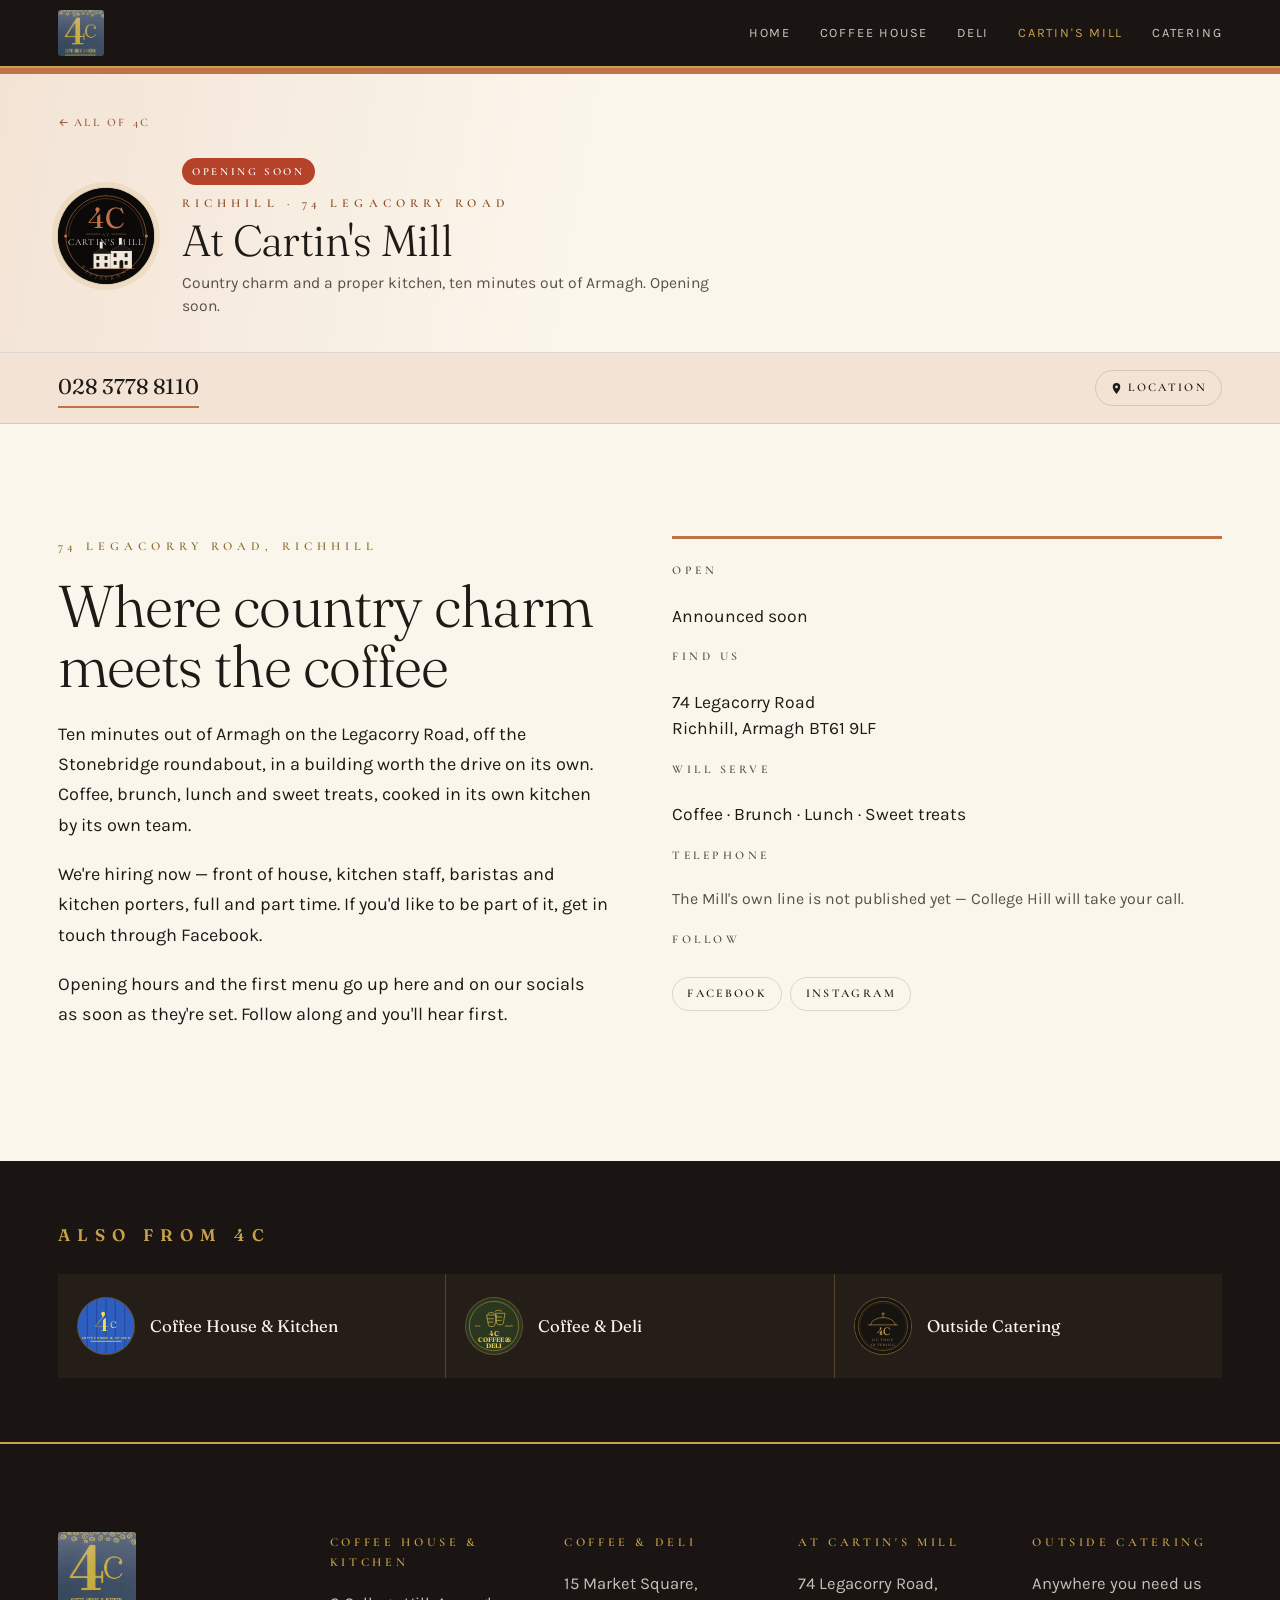
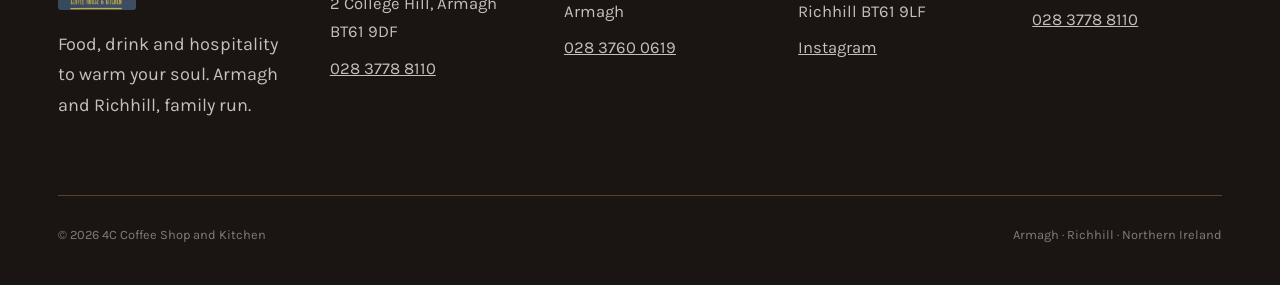
==== cartins-mill.html @ 3dad9fb1 "Add the site pages, repointed from Wix to local images Eight files taken from the 4c-armagh-site-2 d" ====
<!DOCTYPE html>
<html lang="en-GB">
<head>
<meta charset="utf-8">
<meta name="viewport" content="width=device-width, initial-scale=1">
<title>4C at Cartin's Mill — 74 Legacorry Road, Richhill</title>
<meta name="description" content="Coffee, brunch, lunch and sweet treats at Cartin's Mill, Richhill. Opening soon.">
<link rel="preconnect" href="https://fonts.googleapis.com">
<link rel="preconnect" href="https://fonts.gstatic.com" crossorigin>
<link href="https://fonts.googleapis.com/css2?family=Cormorant+Garamond:wght@400;500;600&family=Fraunces:opsz,wght@9..144,300;9..144,400;9..144,600;9..144,700&family=Karla:wght@300;400;500;600&display=swap" rel="stylesheet">
<link rel="stylesheet" href="styles.css">
</head>
<body>
<header class="masthead">
<div class="wrap masthead__in">
<a class="brandmark" href="index.html" aria-label="4C, home">
<img src="images/logo-4c.jpg" alt="4C">
</a>
<nav>
<a href="index.html">Home</a>
<a href="coffee-house.html">Coffee House</a>
<a href="coffee-deli.html">Deli</a>
<a href="cartins-mill.html" class="here">Cartin's Mill</a>
<a href="outside-catering.html">Catering</a>
</nav>
</div>
</header>
<main style="--accent:#C0724A;--accent-ink:#8E4A28;--accent-wash:rgba(192,114,74,.14)">
<section class="pagehero">
<div class="wrap">
<a class="crumb" href="index.html"><svg aria-hidden="true"><use href="sprite.svg#i-arrow"/></svg>All of 4C</a>
<div class="pagehero__in">
<span class="medallion" style="--brand:#0B0A09">
<svg class="medallion__fb" viewBox="0 0 200 200" aria-hidden="true"><use href="sprite.svg#crest-mill"/></svg>
</span>
<div class="pagehero__txt">
<span class="flag">Opening soon</span>
<span class="label">Richhill · 74 Legacorry Road</span>
<h1>At Cartin's Mill</h1>
<p class="pagehero__sub">Country charm and a proper kitchen, ten minutes out of Armagh. Opening soon.</p>
</div>
</div>
</div>
</section>
<section class="quickbar">
<div class="wrap quickbar__in">
<a class="quickbar__tel" href="tel:+442837788110">028 3778 8110</a>
<div class="quickbar__acts"><a class="btn" href="https://www.google.com/maps/search/?api=1&amp;query=Cartin%27s+Mill%2C+74+Legacorry+Road%2C+Richhill%2C+Armagh+BT61+9LF"><svg aria-hidden="true"><use href="sprite.svg#i-pin"/></svg>Location</a></div>
</div>
</section>
<section class="band">
<div class="wrap">
<div class="welcome">
<div><span class="label label--dark">74 Legacorry Road, Richhill</span>
<h2 style="margin:1.2rem 0 1.4rem">Where country charm meets the coffee</h2>
<p>Ten minutes out of Armagh on the Legacorry Road, off the Stonebridge roundabout, in a building worth the drive on its own. Coffee, brunch, lunch and sweet treats, cooked in its own kitchen by its own team.</p>
<p>We're hiring now — front of house, kitchen staff, baristas and kitchen porters, full and part time. If you'd like to be part of it, get in touch through Facebook.</p>
<p>Opening hours and the first menu go up here and on our socials as soon as they're set. Follow along and you'll hear first.</p></div>
<div class="venue__facts"><dl>
<dt>Open</dt><dd>Announced soon</dd>
<dt>Find us</dt><dd>74 Legacorry Road<br>Richhill, Armagh BT61 9LF</dd>
<dt>Will serve</dt><dd>Coffee · Brunch · Lunch · Sweet treats</dd>
<dt>Telephone</dt><dd style="font-size:.88em;opacity:.75">The Mill's own line is not published yet — College Hill will take your call.</dd>
<dt>Follow</dt><dd><span class="socials">
<a class="btn" href="https://www.facebook.com/profile.php?id=61592115714688">Facebook</a>
<a class="btn" href="https://www.instagram.com/4catcartinsmill/">Instagram</a>
</span></dd>
</dl></div>
</div>
</div>
</section>
</main>
<section class="nextup"><div class="wrap">
<span class="label">Also from 4C</span>
<div class="nextup__grid"><a href="coffee-house.html"><span class="medallion" style="--brand:#2E5EC0"><svg class="medallion__fb" viewBox="0 0 200 200" aria-hidden="true"><use href="sprite.svg#crest-ch"/></svg></span><span>Coffee House &amp; Kitchen</span></a><a href="coffee-deli.html"><span class="medallion" style="--brand:#2B3620"><svg class="medallion__fb" viewBox="0 0 200 200" aria-hidden="true"><use href="sprite.svg#crest-deli"/></svg></span><span>Coffee &amp; Deli</span></a><a href="outside-catering.html"><span class="medallion" style="--brand:#171310"><svg class="medallion__fb" viewBox="0 0 200 200" aria-hidden="true"><use href="sprite.svg#crest-cater"/></svg></span><span>Outside Catering</span></a></div>
</div></section>
<footer class="foot">
<div class="wrap">
<div class="foot__grid">
<div>
<img class="footmark" src="images/logo-4c.jpg" alt="4C">
<p style="margin-top:1.2rem;max-width:30ch;color:rgba(251,246,236,.76)">Food, drink and hospitality to warm your soul. Armagh and Richhill, family run.</p>
</div>
<div><h4>Coffee House &amp; Kitchen</h4><ul>
<li>2 College Hill, Armagh BT61 9DF</li>
<li><a href="tel:+442837788110">028 3778 8110</a></li></ul></div>
<div><h4>Coffee &amp; Deli</h4><ul>
<li>15 Market Square, Armagh</li>
<li><a href="tel:+442837600619">028 3760 0619</a></li></ul></div>
<div><h4>At Cartin's Mill</h4><ul>
<li>74 Legacorry Road, Richhill BT61 9LF</li>
<li><a href="https://www.instagram.com/4catcartinsmill/">Instagram</a></li></ul></div>
<div><h4>Outside Catering</h4><ul>
<li>Anywhere you need us</li>
<li><a href="tel:+442837788110">028 3778 8110</a></li></ul></div>
</div>
<div class="foot__end">
<span>© 2026 4C Coffee Shop and Kitchen</span>
<span>Armagh · Richhill · Northern Ireland</span>
</div>
</div>
</footer>
</body>
</html>
---- styles.css ----
:root{
--cream:#FBF6EC;--cream-deep:#F3EAD8;--ink:#1E1A16;--ink-soft:#5A5049;
--gold:#C8A24A;--amber:#D9A21B;--paprika:#B4432A;--ochre:#D08C2E;
--espresso:#1A1512;--espresso-lift:#241D18;
--hairline:rgba(30,26,22,.14);--hairline-gold:rgba(200,162,74,.34);
--ch-blue:#2E5EC0;--ch-amber:#D9A21B;
--deli-olive:#2B3620;--deli-gold:#C9A227;--deli-herb:#6E8A3C;
--mill-copper:#C0724A;--mill-char:#14110F;--mill-brass:#D9A05B;
--cater-terra:#B4432A;--cater-ochre:#D08C2E;
--accent:var(--amber);--accent-ink:#8A6E2E;--accent-wash:rgba(200,162,74,.12);
--display:"Fraunces",Georgia,serif;--body:"Karla",system-ui,sans-serif;
--crest:"Cormorant Garamond",Georgia,serif;--gutter:clamp(1.25rem,4.5vw,4.5rem);
}
*{box-sizing:border-box}
html{scroll-behavior:smooth}
@media (prefers-reduced-motion:reduce){html{scroll-behavior:auto}*,*::before,*::after{animation:none!important;transition-duration:.001ms!important}}
body{margin:0;background:var(--cream);color:var(--ink);font-family:var(--body);
font-size:clamp(1.01rem,.42vw + .92rem,1.13rem);line-height:1.68;-webkit-font-smoothing:antialiased}
img{max-width:100%;display:block}
a{color:inherit}
:focus-visible{outline:2px solid var(--paprika);outline-offset:4px}
h1,h2,h3{font-family:var(--display);font-weight:400;line-height:1.02;letter-spacing:-.015em;margin:0}
h1{font-size:clamp(2.6rem,6.4vw,5.6rem);font-weight:300}
h2{font-size:clamp(2.1rem,4.6vw,3.7rem);font-weight:300}
h3{font-size:clamp(1.35rem,1.9vw,1.75rem)}
p{margin:0 0 1.05em}
.wrap{max-width:1280px;margin-inline:auto;padding-inline:var(--gutter)}
.label{font-family:var(--crest);font-weight:600;font-size:clamp(.76rem,.9vw,.86rem);
letter-spacing:.42em;text-transform:uppercase;display:block;color:#8A6E2E}
.label--dark{color:#8A6E2E}
.masthead{position:sticky;top:0;z-index:80;background:var(--espresso);
color:var(--cream);border-bottom:2px solid var(--gold)}
.masthead__in{display:flex;align-items:center;gap:2rem;height:66px}
.brandmark{display:block;line-height:0;flex:none}
.brandmark img{height:46px;width:auto;border-radius:3px;transition:opacity .25s}
.brandmark:hover img{opacity:.82}
.footmark{height:78px;width:auto;border-radius:3px}
.masthead nav{margin-left:auto;display:flex;align-items:center;gap:1.8rem}
.masthead nav a{text-decoration:none;font-size:.8rem;letter-spacing:.14em;
text-transform:uppercase;opacity:.8;transition:.25s}
.masthead nav a:hover,.masthead nav a.here{opacity:1;color:var(--gold)}
@media(max-width:1000px){.masthead nav a{display:none}}
.hero{background:var(--cream);color:var(--ink);position:relative;overflow:hidden;
padding:clamp(3.5rem,9vw,6.5rem) 0 clamp(2.5rem,5vw,4rem);
border-bottom:1px solid var(--hairline)}
.hero::before{content:"";position:absolute;inset:0;pointer-events:none;
background:radial-gradient(90% 70% at 50% 0%,rgba(217,162,27,.13),transparent 62%)}
.hero__in{position:relative;max-width:none;width:100%;padding-inline:clamp(1.25rem,4vw,3.5rem)}
.hero h1{max-width:none;width:100%;margin:1.6rem 0 0;
font-size:clamp(2.5rem,6.6vw,6.4rem);line-height:1.0}
.hero h1 em{font-style:italic;color:var(--paprika);font-weight:400}
.hero__sub{max-width:none;width:100%;margin-top:1.7rem;
font-size:clamp(1.05rem,1.4vw,1.4rem);font-weight:400;line-height:1.5;color:var(--ink-soft)}
.offers{background:var(--cream-deep);padding:clamp(2.5rem,5vw,4rem) 0 clamp(3rem,6vw,5rem)}
.offers__grid{display:grid;gap:clamp(1rem,1.6vw,1.5rem)}
@media(min-width:700px){.offers__grid{grid-template-columns:repeat(2,1fr)}}
@media(min-width:1120px){.offers__grid{grid-template-columns:repeat(4,1fr)}}
.offer{background:#FFFCF6;color:var(--ink);border:1px solid var(--hairline);
border-top:4px solid var(--brand);
padding:clamp(1.75rem,2.6vw,2.4rem) clamp(1.25rem,2vw,1.75rem);
display:flex;flex-direction:column;align-items:center;text-align:center;
transition:transform .35s ease,box-shadow .35s ease}
.offer:hover{transform:translateY(-4px);box-shadow:0 14px 34px rgba(30,26,22,.13)}
.offer__icon{display:block;text-decoration:none;border-radius:50%}
.medallion{position:relative;width:clamp(104px,10vw,124px);aspect-ratio:1;border-radius:50%;
display:grid;place-items:center;overflow:hidden;background:var(--brand);
box-shadow:0 0 0 1px rgba(30,26,22,.12),0 0 0 6px rgba(200,162,74,.16);
transition:box-shadow .4s ease,transform .4s ease}
.offer__icon:hover .medallion{box-shadow:0 0 0 1px var(--brand),0 0 0 10px rgba(200,162,74,.26);transform:translateY(-2px)}
.medallion img{position:absolute;inset:0;width:100%;height:100%;object-fit:cover;z-index:2}
.medallion__fb{position:absolute;inset:0;z-index:1;width:100%;height:100%}
.offer__name{font-family:var(--display);font-size:clamp(1.15rem,1.6vw,1.4rem);
line-height:1.15;margin:1.35rem 0 .45rem;font-weight:400}
.offer__where{font-family:var(--crest);font-size:.75rem;letter-spacing:.28em;
text-transform:uppercase;color:var(--brand);margin:0;font-weight:600}
.offer__note{font-size:.9rem;color:var(--ink-soft);margin:.9rem 0 0;max-width:27ch;flex:1}
.offer__tel{display:block;margin:1.4rem 0 .9rem;font-family:var(--display);font-size:1.24rem;
text-decoration:none;color:var(--ink);border-bottom:2px solid var(--brand);padding-bottom:.1em}
.offer__tel:hover{color:var(--brand)}
.offer__acts{display:flex;gap:.5rem;flex-wrap:wrap;justify-content:center}
.btn{display:inline-flex;align-items:center;gap:.45em;text-decoration:none;
font-family:var(--crest);font-size:.74rem;letter-spacing:.2em;text-transform:uppercase;font-weight:600;
border:1px solid var(--hairline);color:var(--ink);border-radius:999px;
padding:.62em 1.2em;transition:.25s;white-space:nowrap;background:transparent}
.btn:hover{background:var(--paprika);border-color:var(--paprika);color:#fff}
.btn svg{width:13px;height:13px;fill:currentColor;flex:none}
.flag{display:inline-block;margin-bottom:.5rem;font-family:var(--crest);font-size:.68rem;
letter-spacing:.24em;text-transform:uppercase;font-weight:600;
background:var(--paprika);color:#fff;padding:.4em .95em;border-radius:999px}
.band{padding:clamp(4rem,9vw,7rem) 0}
.band--tint{background:var(--cream-deep)}
.band__head{margin-bottom:clamp(2rem,4vw,3.25rem);max-width:34ch}
.band__head h2{margin-top:1.3rem}
.band__head p{margin-top:1.2rem;max-width:56ch;color:var(--ink-soft)}
.welcome{display:grid;gap:clamp(2rem,5vw,4.5rem);align-items:start}
@media(min-width:960px){.welcome{grid-template-columns:1fr 1fr}}
.welcome__lead{font-size:1.2em;line-height:1.55}
.pull{border-left:3px solid var(--paprika);padding:.2rem 0 .2rem 1.8rem;margin:2.2rem 0 0;
font-family:var(--display);font-weight:300;font-style:italic;
font-size:clamp(1.2rem,2.2vw,1.6rem);line-height:1.32}
.pull cite{display:block;margin-top:1.1rem;font-family:var(--body);font-style:normal;
font-size:.78rem;letter-spacing:.16em;text-transform:uppercase;color:var(--ink-soft)}
.frames{display:grid;grid-template-columns:repeat(2,1fr);gap:1rem}
.frame{position:relative;overflow:hidden;border:1px solid var(--hairline);margin:0;
background:linear-gradient(150deg,#EFE3CE,#E2D2B4 55%,#EADCC4)}
.frame--tall{grid-row:span 2;aspect-ratio:3/4.6}
.frame--sq{aspect-ratio:1}
.frame img{width:100%;height:100%;object-fit:cover;position:relative;z-index:2}
.frame figcaption{position:absolute;left:0;right:0;bottom:0;z-index:3;padding:1.8rem .9rem .8rem;
font-family:var(--crest);font-size:.72rem;letter-spacing:.18em;text-transform:uppercase;font-weight:600;
color:#fff;background:linear-gradient(transparent,rgba(26,21,18,.82))}
.frame.noimg figcaption{background:none;position:static;display:grid;place-items:center;
height:100%;color:#8A6E2E;text-align:center;padding:1rem}
.quickbar__in{display:flex;gap:1rem;align-items:center;flex-wrap:wrap;justify-content:space-between}
.quickbar__acts{display:flex;gap:.5rem;flex-wrap:wrap}
.venue__facts{min-width:min(100%,268px);padding-top:1.35rem;border-top:3px solid var(--accent)}
.venue__facts dl{margin:0;display:grid;gap:1.15rem}
.venue__facts dt{font-family:var(--crest);font-size:.74rem;letter-spacing:.3em;
text-transform:uppercase;color:var(--ink-soft);margin-bottom:.2rem;font-weight:600}
.venue__facts dd{margin:0;font-size:.97em;line-height:1.5}
.socials{display:flex;gap:.5rem;margin-top:.35rem;flex-wrap:wrap}
.tabs{display:flex;gap:.55rem;flex-wrap:wrap;margin-bottom:1.75rem}
.tab{font-family:var(--crest);font-size:.8rem;letter-spacing:.24em;text-transform:uppercase;
font-weight:600;background:transparent;color:var(--ink);border:1px solid var(--hairline);
border-radius:999px;padding:.7em 1.5em;cursor:pointer;transition:.25s}
.tab:hover{border-color:var(--accent)}
.tab[aria-selected="true"]{background:var(--accent-ink);color:#fff;border-color:var(--accent-ink)}
.served{font-family:var(--crest);font-size:.88rem;letter-spacing:.2em;text-transform:uppercase;
font-weight:600;color:var(--paprika);margin:0 0 2.75rem}
.menucols{display:grid;gap:0 clamp(2.5rem,5vw,5rem)}
@media(min-width:940px){.menucols{grid-template-columns:1fr 1fr}}
.course{margin-bottom:3rem;break-inside:avoid}
.course > .label{margin-bottom:.9rem}
.course__note{font-style:italic;color:var(--ink-soft);margin:-.4rem 0 1.4rem;font-size:.95em}
.dish{padding:1rem 0;border-top:1px solid var(--hairline);display:flex;gap:1.1rem;align-items:flex-start}
.dish__shot{flex:none;width:74px;height:74px;object-fit:cover;border:1px solid var(--hairline)}
.dish__text{flex:1;min-width:0}
.dish__top{display:flex;align-items:baseline;gap:.75rem}
.dish__name{font-family:var(--display);font-size:1.08rem}
.dish__lead{flex:1;border-bottom:1px dotted rgba(30,26,22,.26);transform:translateY(-.28em)}
.dish__price{font-family:var(--display);font-size:1.04rem;color:var(--paprika);white-space:nowrap}
.dish__price.inc{font-family:var(--crest);font-size:.7rem;letter-spacing:.2em;
text-transform:uppercase;color:var(--ink-soft)}
.dish__desc{margin:.35rem 0 0;font-size:.93em;line-height:1.55;color:var(--ink-soft);max-width:52ch}
.dish__diet{display:inline-block;margin-top:.5rem;font-family:var(--crest);font-size:.68rem;
letter-spacing:.2em;text-transform:uppercase;font-weight:600;color:var(--deli-herb)}
.menufoot{margin-top:1rem;padding-top:1.6rem;border-top:1px solid var(--hairline);
font-size:.9em;color:var(--ink-soft)}
.cater{display:grid;gap:clamp(2rem,5vw,4rem)}
@media(min-width:980px){.cater{grid-template-columns:1.15fr .85fr}}
.served-list{list-style:none;margin:1.75rem 0 0;padding:0}
.served-list li{padding:.85rem 0 .85rem 2.1rem;border-top:1px solid var(--hairline);position:relative}
.served-list li::before{content:"";position:absolute;left:0;top:1.42rem;width:14px;height:2px;background:var(--accent)}
.testimonial{background:var(--espresso);border:1px solid var(--hairline-gold);
padding:clamp(2rem,4vw,3rem);align-self:start;color:var(--cream)}
.testimonial .label{color:var(--gold)}
.testimonial blockquote{margin:1.4rem 0 0;font-family:var(--display);font-weight:300;
font-style:italic;font-size:clamp(1.2rem,2.2vw,1.55rem);line-height:1.36}
.testimonial figcaption{margin-top:1.75rem;font-size:.9em;color:rgba(251,246,236,.7)}
.testimonial figcaption strong{display:block;color:var(--gold);margin-bottom:.15rem}
.rooms{display:grid;gap:1px;background:var(--hairline);margin-top:2.5rem}
@media(min-width:820px){.rooms{grid-template-columns:repeat(3,1fr)}}
.room{background:#FFFCF6;padding:clamp(1.75rem,3vw,2.5rem)}
.room__n{font-family:var(--display);font-weight:300;font-size:clamp(3.4rem,7vw,5rem);
line-height:.82;letter-spacing:-.04em;color:var(--accent-ink)}
.room h3{margin:1.1rem 0 .5rem;font-size:1.3rem}
.room p{margin:0;font-size:.93em;color:var(--ink-soft)}
.hire-terms{margin-top:1px;background:var(--espresso);color:var(--cream);
padding:clamp(1.5rem,3vw,2.25rem);display:flex;justify-content:space-between;
align-items:center;gap:1.5rem;flex-wrap:wrap}
.hire-terms .label{color:var(--gold)}
.hire-terms strong{font-family:var(--display);font-weight:300;font-size:clamp(1.1rem,2vw,1.45rem)}
.gallery{display:grid;grid-template-columns:repeat(2,1fr);gap:2px;margin-top:2.5rem}
@media(min-width:760px){.gallery{grid-template-columns:repeat(4,1fr)}}
.gallery figure{margin:0;position:relative;aspect-ratio:1;overflow:hidden;
background:linear-gradient(150deg,#EFE3CE,#E2D2B4 55%,#EADCC4)}
.gallery img{width:100%;height:100%;object-fit:cover;transition:transform .6s ease}
.gallery figure:hover img{transform:scale(1.05)}
.gallery figcaption{position:absolute;left:0;right:0;bottom:0;padding:1.6rem .85rem .7rem;
font-family:var(--crest);font-size:.72rem;letter-spacing:.18em;text-transform:uppercase;font-weight:600;
color:#fff;background:linear-gradient(transparent,rgba(26,21,18,.86));z-index:2}
.gallery figure.noimg figcaption{background:none;position:static;display:grid;place-items:center;
height:100%;color:#8A6E2E;text-align:center;padding:1rem}
.nextup{background:var(--espresso);color:var(--cream);padding:clamp(2.5rem,5vw,4rem) 0}
.nextup .label{color:var(--gold)}
.nextup__grid{display:grid;gap:1px;background:var(--hairline-gold);margin-top:1.8rem}
@media(min-width:640px){.nextup__grid{grid-template-columns:repeat(3,1fr)}}
.nextup a{background:var(--espresso-lift);padding:1.5rem 1.25rem;text-decoration:none;
display:flex;align-items:center;gap:1rem;transition:background .3s}
.nextup a:hover{background:#2E251E}
.nextup .medallion{width:56px;flex:none;box-shadow:0 0 0 1px rgba(200,162,74,.4)}
.nextup span{font-family:var(--display);font-size:1.05rem;line-height:1.2}
.foot{background:var(--espresso);color:var(--cream);padding:clamp(3.5rem,7vw,5.5rem) 0 2.5rem;
border-top:2px solid var(--gold)}
.foot__grid{display:grid;gap:2.75rem}
@media(min-width:860px){.foot__grid{grid-template-columns:1.2fr 1fr 1fr 1fr 1fr}}
.foot h4{font-family:var(--crest);font-size:.76rem;letter-spacing:.3em;text-transform:uppercase;
color:var(--gold);margin:0 0 1.1rem;font-weight:600}
.foot ul{list-style:none;margin:0;padding:0;font-size:.92em}
.foot li{margin-bottom:.55rem;color:rgba(251,246,236,.76)}
.foot__end{margin-top:3.5rem;padding-top:1.75rem;border-top:1px solid var(--hairline-gold);
font-size:.8rem;color:rgba(251,246,236,.46);display:flex;justify-content:space-between;
gap:1rem;flex-wrap:wrap}
.promos{background:var(--cream);padding:clamp(3.5rem,7vw,6rem) 0}
.promos__grid{display:grid;gap:clamp(.9rem,1.4vw,1.25rem)}
@media(min-width:640px){.promos__grid{grid-template-columns:repeat(2,1fr)}}
@media(min-width:1060px){.promos__grid{grid-template-columns:repeat(4,1fr)}}
.promo{display:flex;flex-direction:column;text-decoration:none;background:#FFFCF6;
border:1px solid var(--hairline);border-left:4px solid var(--ochre);
padding:clamp(1.4rem,2.2vw,1.9rem);transition:transform .3s ease,box-shadow .3s ease}
.promo:hover{transform:translateY(-3px);box-shadow:0 12px 30px rgba(30,26,22,.12)}
.promo h3{margin:.5rem 0 .6rem;font-size:clamp(1.2rem,1.7vw,1.5rem);font-weight:400}
.promo p{margin:0;font-size:.92rem;color:var(--ink-soft);line-height:1.55}
.promo__tag{font-family:var(--crest);font-size:.7rem;letter-spacing:.24em;
text-transform:uppercase;font-weight:600;color:var(--paprika)}
.promo__price{font-family:var(--display);font-size:clamp(2.4rem,4vw,3.4rem);
font-weight:300;line-height:1;color:var(--paprika);margin:.5rem 0 -.2rem;display:block}
.promo__go{margin-top:auto;padding-top:1.1rem;font-family:var(--crest);font-size:.72rem;
letter-spacing:.2em;text-transform:uppercase;font-weight:600;color:var(--paprika)}
.promo--hero{border-left-color:var(--paprika);background:linear-gradient(160deg,#FFF8EC,#FBEFDC)}
@media(min-width:1060px){.promo--hero{grid-column:span 2;grid-row:span 2;justify-content:center}
.promo--hero h3{font-size:clamp(1.8rem,2.8vw,2.6rem)}
.promo--hero p{font-size:1.05rem;max-width:38ch}}
.foodwall{background:var(--espresso);color:var(--cream);padding:clamp(3.5rem,7vw,6rem) 0}
.foodwall .label{color:var(--gold)}
.foodwall__grid{display:grid;grid-template-columns:repeat(2,1fr);gap:3px}
@media(min-width:700px){.foodwall__grid{grid-template-columns:repeat(3,1fr)}}
@media(min-width:1060px){.foodwall__grid{grid-template-columns:repeat(6,1fr)}}
.foodwall figure{margin:0;position:relative;aspect-ratio:1;overflow:hidden;
background:linear-gradient(150deg,#2A211A,#3A2C1E 55%,#241C15)}
.foodwall img{width:100%;height:100%;object-fit:cover;transition:transform .6s ease}
.foodwall figure:hover img{transform:scale(1.07)}
.foodwall figcaption{position:absolute;left:0;right:0;bottom:0;padding:1.5rem .7rem .6rem;
font-family:var(--crest);font-size:.68rem;letter-spacing:.14em;text-transform:uppercase;
font-weight:600;color:#fff;background:linear-gradient(transparent,rgba(11,10,9,.9));z-index:2}
.foodwall figure.noimg figcaption{background:none;position:static;display:grid;
place-items:center;height:100%;color:rgba(224,197,131,.6);text-align:center;padding:.6rem}
@media(min-width:1060px){.foodwall figure:first-child{grid-column:span 2;grid-row:span 2}}
.pagehero{background:var(--cream);color:var(--ink);position:relative;overflow:hidden;
border-top:6px solid var(--accent);border-bottom:1px solid var(--hairline);
padding:clamp(1.5rem,2.6vw,2.25rem) 0}
.pagehero::before{content:"";position:absolute;inset:0;pointer-events:none;
background:linear-gradient(100deg,var(--accent-wash),transparent 46%)}
.pagehero .label{color:var(--accent-ink)}
.pagehero__in{position:relative;display:flex;gap:clamp(1rem,2.2vw,1.9rem);
align-items:center;flex-wrap:nowrap;margin-top:1rem}
.pagehero h1{font-size:clamp(1.75rem,3.4vw,2.9rem);margin:.3rem 0 0;max-width:20ch;
line-height:1.02;font-weight:300}
.pagehero__txt{flex:1;min-width:0}
.pagehero__sub{margin:.55rem 0 0;max-width:60ch;font-size:.98rem;
line-height:1.5;color:var(--ink-soft)}
.pagehero .medallion{width:clamp(72px,7.5vw,100px);flex:none}
.crumb{display:inline-flex;align-items:center;gap:.45em;text-decoration:none;
font-family:var(--crest);font-size:.72rem;letter-spacing:.22em;text-transform:uppercase;
font-weight:600;color:var(--accent-ink);opacity:.85}
.crumb:hover{opacity:1}
.crumb svg{width:11px;height:11px;fill:currentColor;transform:rotate(180deg)}
@media(max-width:620px){.pagehero__in{flex-wrap:wrap;gap:1rem}.pagehero .medallion{width:64px}}
.quickbar{background:var(--accent-wash);border-bottom:1px solid var(--hairline);padding:.95rem 0}
.quickbar__tel{font-family:var(--display);font-size:1.34rem;text-decoration:none;
border-bottom:2px solid var(--accent);padding-bottom:.1em}
.quickbar__tel:hover{color:var(--accent-ink)}
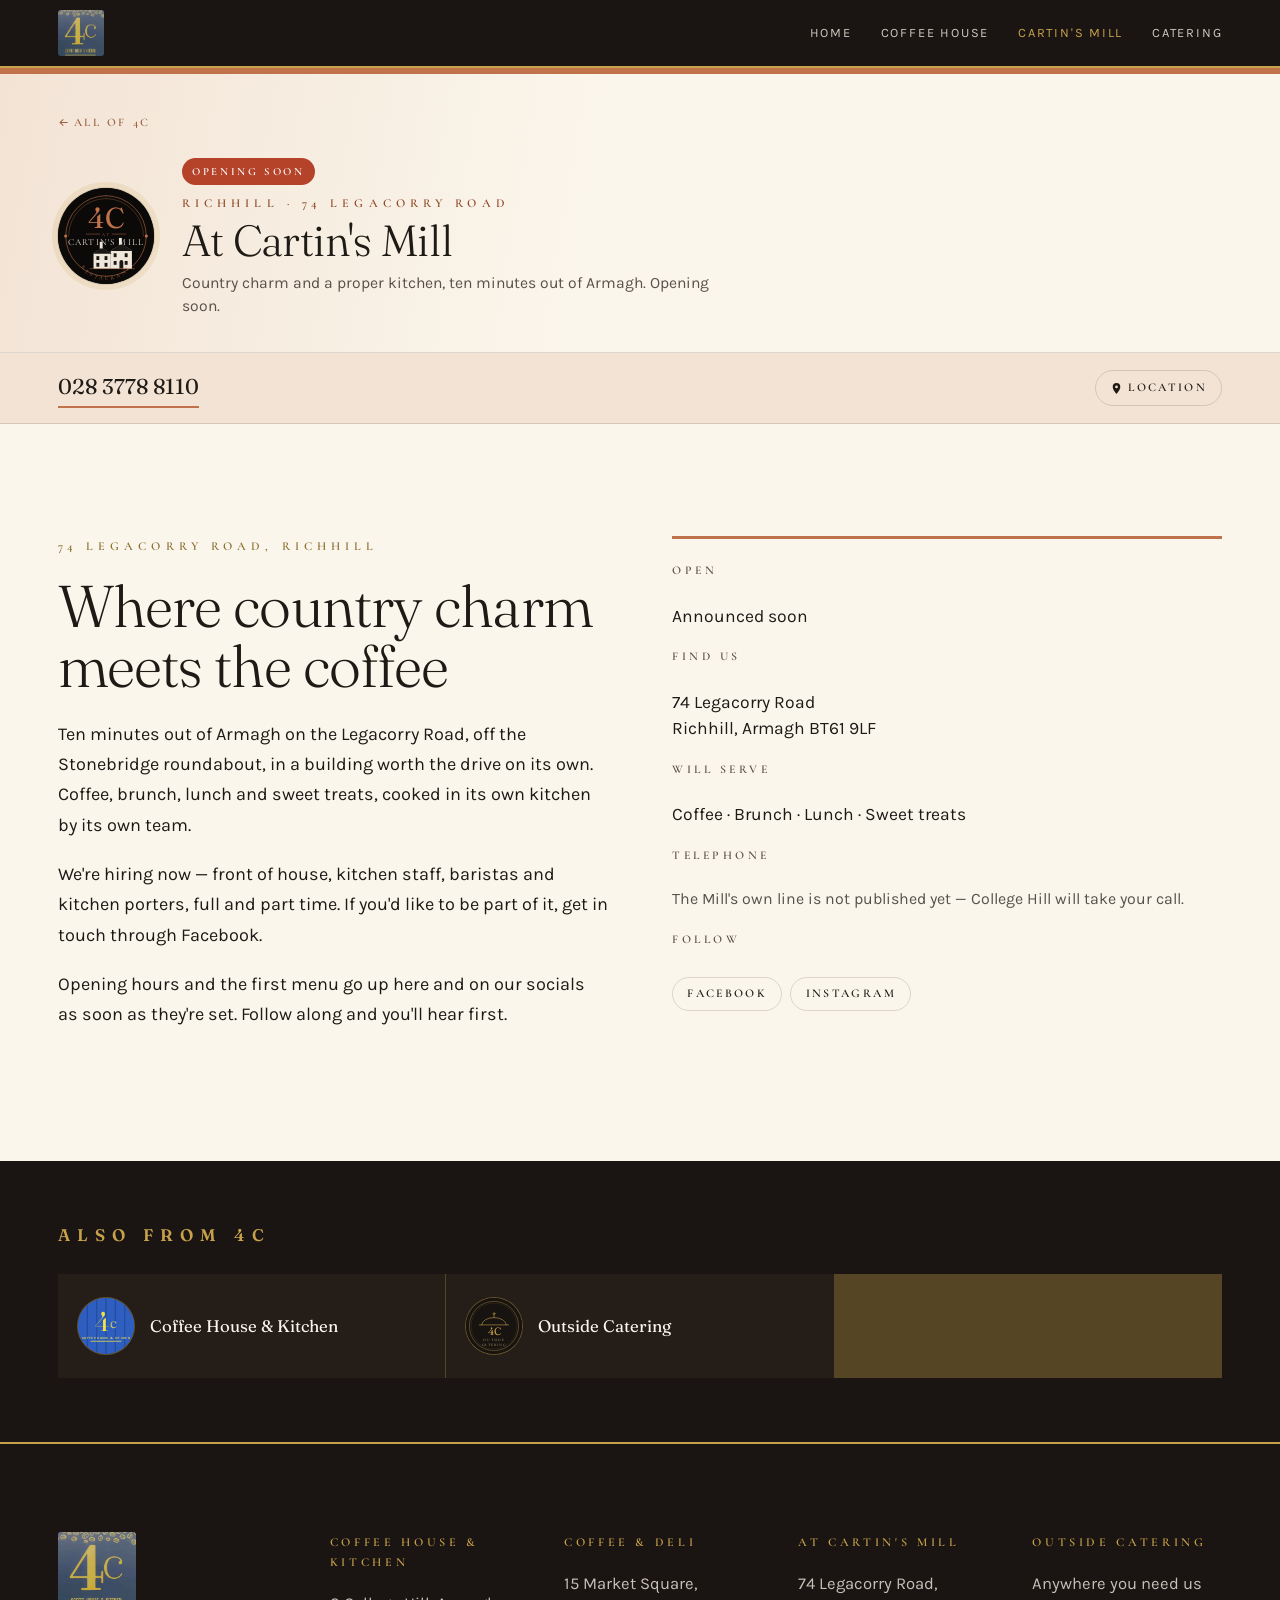
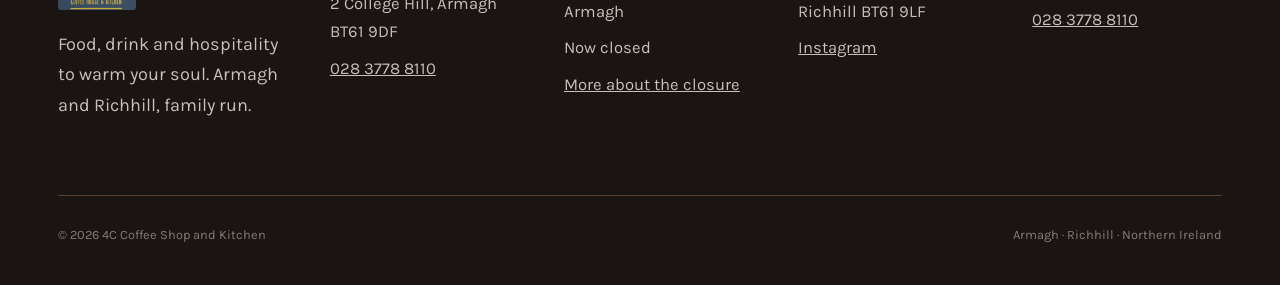
==== commit 865e136f: "4C Coffee and Deli (Market Square) has closed The shop that opened as 4C The Bakery and later traded" ====
--- a/cartins-mill.html
+++ b/cartins-mill.html
@@ -19,7 +19,6 @@
 <nav>
 <a href="index.html">Home</a>
 <a href="coffee-house.html">Coffee House</a>
-<a href="coffee-deli.html">Deli</a>
 <a href="cartins-mill.html" class="here">Cartin's Mill</a>
 <a href="outside-catering.html">Catering</a>
 </nav>
@@ -72,7 +71,7 @@
 </main>
 <section class="nextup"><div class="wrap">
 <span class="label">Also from 4C</span>
-<div class="nextup__grid"><a href="coffee-house.html"><span class="medallion" style="--brand:#2E5EC0"><svg class="medallion__fb" viewBox="0 0 200 200" aria-hidden="true"><use href="sprite.svg#crest-ch"/></svg></span><span>Coffee House &amp; Kitchen</span></a><a href="coffee-deli.html"><span class="medallion" style="--brand:#2B3620"><svg class="medallion__fb" viewBox="0 0 200 200" aria-hidden="true"><use href="sprite.svg#crest-deli"/></svg></span><span>Coffee &amp; Deli</span></a><a href="outside-catering.html"><span class="medallion" style="--brand:#171310"><svg class="medallion__fb" viewBox="0 0 200 200" aria-hidden="true"><use href="sprite.svg#crest-cater"/></svg></span><span>Outside Catering</span></a></div>
+<div class="nextup__grid"><a href="coffee-house.html"><span class="medallion" style="--brand:#2E5EC0"><svg class="medallion__fb" viewBox="0 0 200 200" aria-hidden="true"><use href="sprite.svg#crest-ch"/></svg></span><span>Coffee House &amp; Kitchen</span></a><a href="outside-catering.html"><span class="medallion" style="--brand:#171310"><svg class="medallion__fb" viewBox="0 0 200 200" aria-hidden="true"><use href="sprite.svg#crest-cater"/></svg></span><span>Outside Catering</span></a></div>
 </div></section>
 <footer class="foot">
 <div class="wrap">
@@ -86,7 +85,8 @@
 <li><a href="tel:+442837788110">028 3778 8110</a></li></ul></div>
 <div><h4>Coffee &amp; Deli</h4><ul>
 <li>15 Market Square, Armagh</li>
-<li><a href="tel:+442837600619">028 3760 0619</a></li></ul></div>
+<li>Now closed</li>
+<li><a href="coffee-deli.html">More about the closure</a></li></ul></div>
 <div><h4>At Cartin's Mill</h4><ul>
 <li>74 Legacorry Road, Richhill BT61 9LF</li>
 <li><a href="https://www.instagram.com/4catcartinsmill/">Instagram</a></li></ul></div>
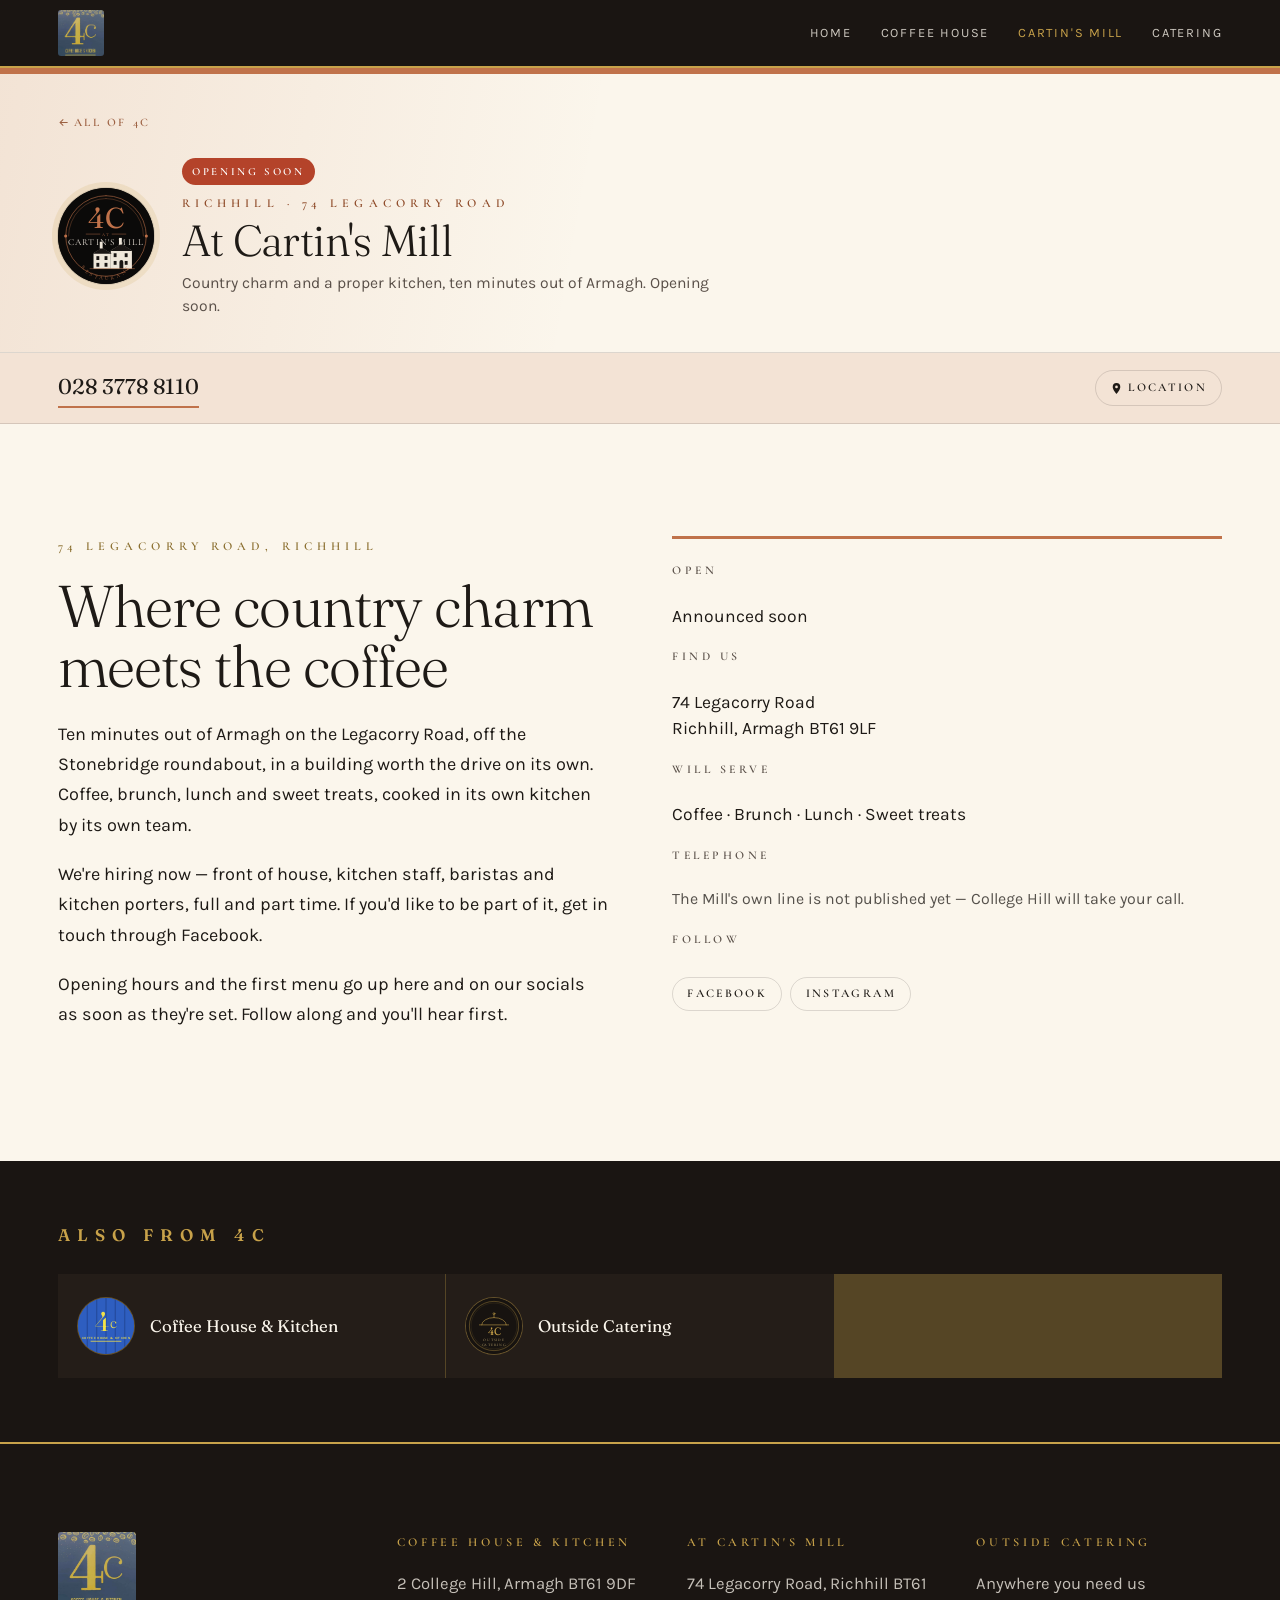
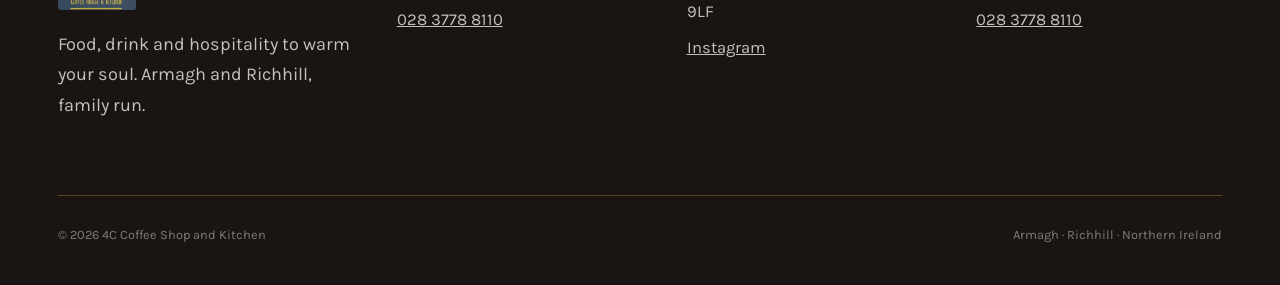
==== commit fd7cb6dc: "Remove 4C Coffee and Deli from the site entirely The Market Square venue is gone: page deleted, home" ====
--- a/cartins-mill.html
+++ b/cartins-mill.html
@@ -83,10 +83,6 @@
 <div><h4>Coffee House &amp; Kitchen</h4><ul>
 <li>2 College Hill, Armagh BT61 9DF</li>
 <li><a href="tel:+442837788110">028 3778 8110</a></li></ul></div>
-<div><h4>Coffee &amp; Deli</h4><ul>
-<li>15 Market Square, Armagh</li>
-<li>Now closed</li>
-<li><a href="coffee-deli.html">More about the closure</a></li></ul></div>
 <div><h4>At Cartin's Mill</h4><ul>
 <li>74 Legacorry Road, Richhill BT61 9LF</li>
 <li><a href="https://www.instagram.com/4catcartinsmill/">Instagram</a></li></ul></div>
--- a/styles.css
+++ b/styles.css
@@ -54,7 +54,7 @@
 .offers{background:var(--cream-deep);padding:clamp(2.5rem,5vw,4rem) 0 clamp(3rem,6vw,5rem)}
 .offers__grid{display:grid;gap:clamp(1rem,1.6vw,1.5rem)}
 @media(min-width:700px){.offers__grid{grid-template-columns:repeat(2,1fr)}}
-@media(min-width:1120px){.offers__grid{grid-template-columns:repeat(4,1fr)}}
+@media(min-width:1120px){.offers__grid{grid-template-columns:repeat(3,1fr)}}
 .offer{background:#FFFCF6;color:var(--ink);border:1px solid var(--hairline);
 border-top:4px solid var(--brand);
 padding:clamp(1.75rem,2.6vw,2.4rem) clamp(1.25rem,2vw,1.75rem);
@@ -193,7 +193,7 @@
 .foot{background:var(--espresso);color:var(--cream);padding:clamp(3.5rem,7vw,5.5rem) 0 2.5rem;
 border-top:2px solid var(--gold)}
 .foot__grid{display:grid;gap:2.75rem}
-@media(min-width:860px){.foot__grid{grid-template-columns:1.2fr 1fr 1fr 1fr 1fr}}
+@media(min-width:860px){.foot__grid{grid-template-columns:1.2fr 1fr 1fr 1fr}}
 .foot h4{font-family:var(--crest);font-size:.76rem;letter-spacing:.3em;text-transform:uppercase;
 color:var(--gold);margin:0 0 1.1rem;font-weight:600}
 .foot ul{list-style:none;margin:0;padding:0;font-size:.92em}
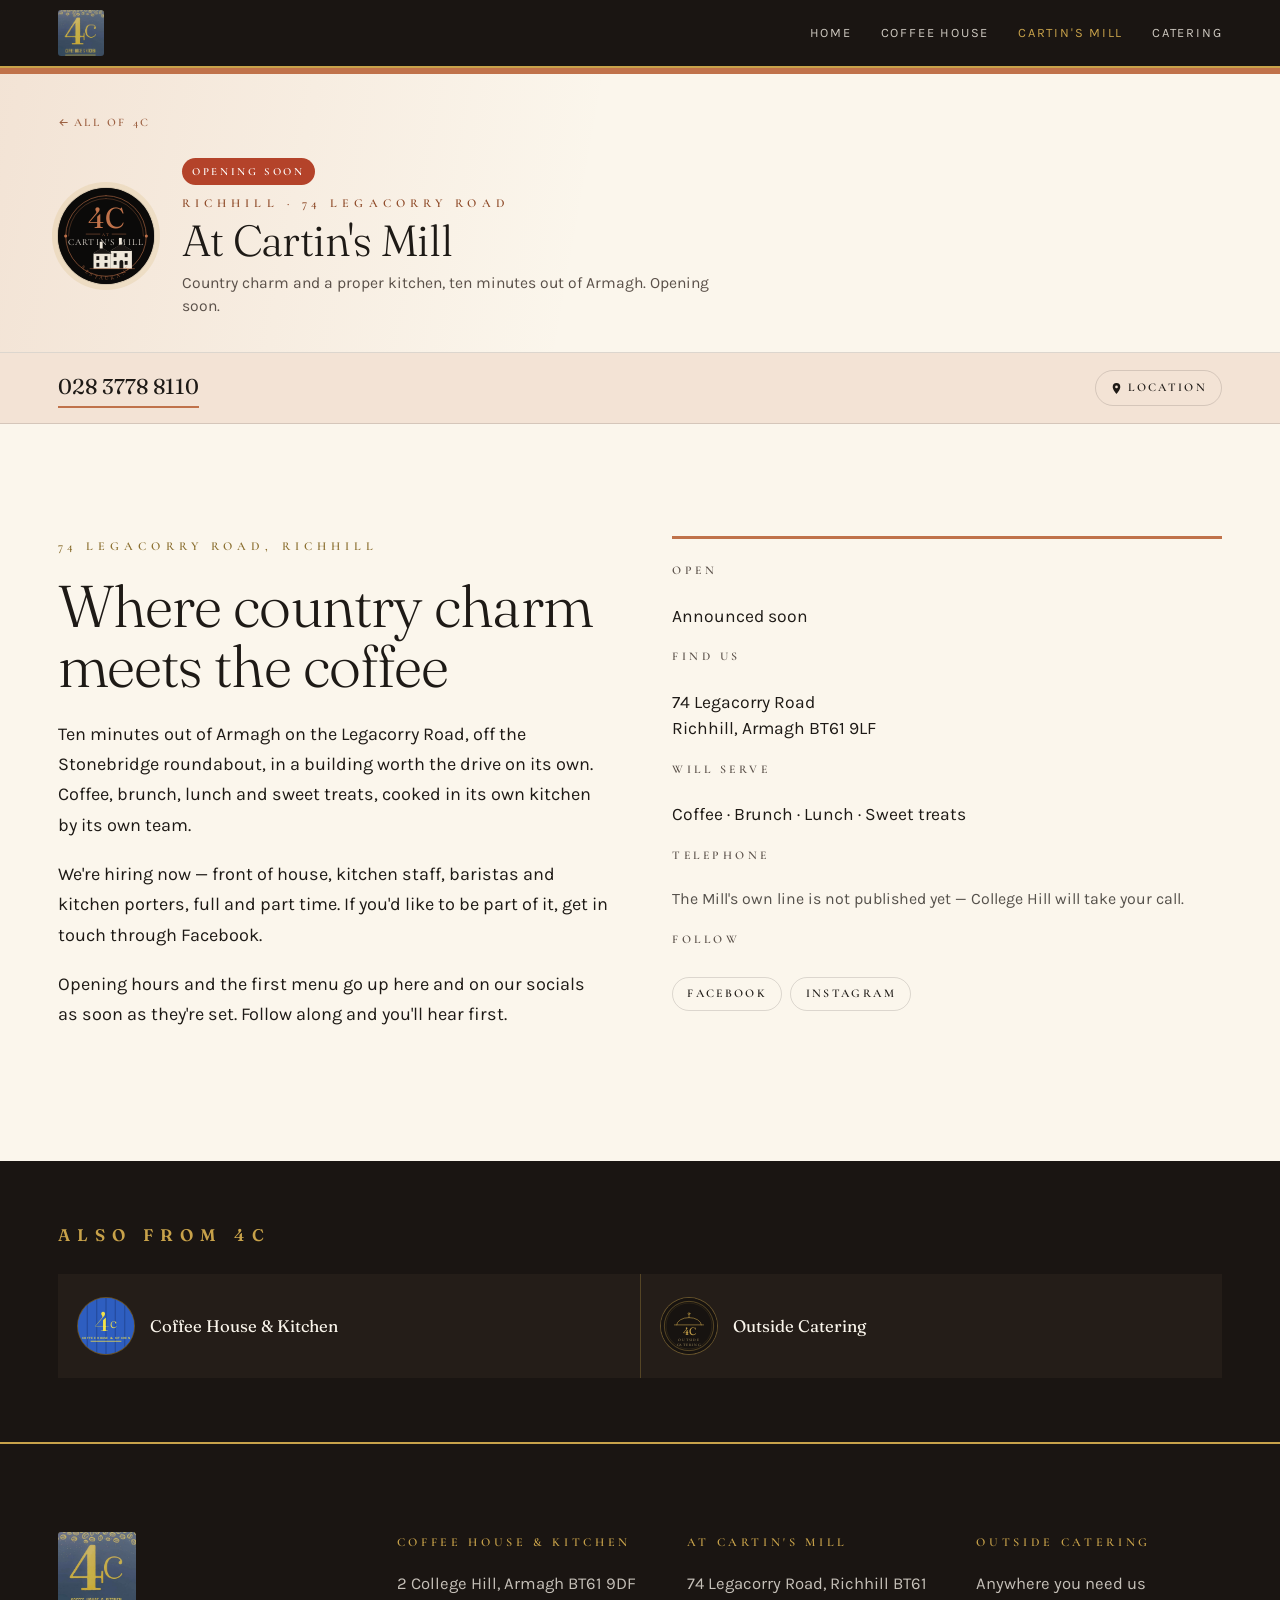
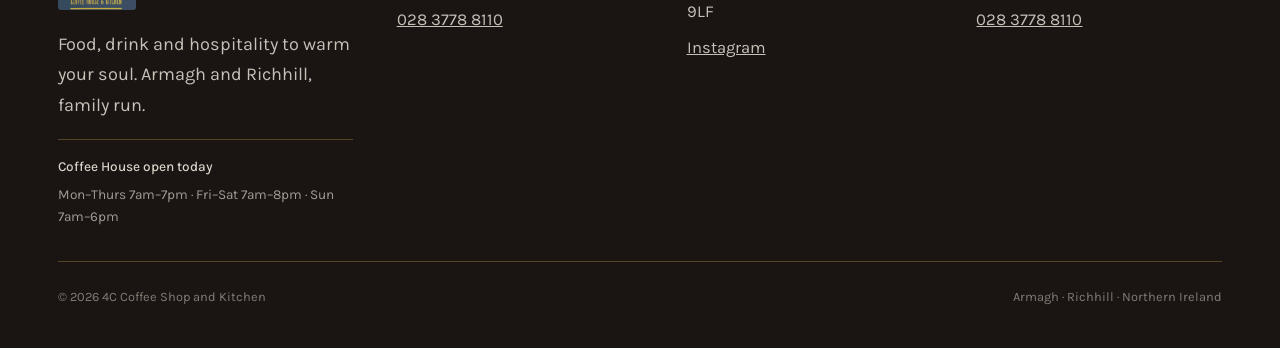
==== commit a17060d9: "Fix homepage layout: real sections instead of glued-on blocks - Reviews + Giveaway: were two separat" ====
--- a/cartins-mill.html
+++ b/cartins-mill.html
@@ -5,6 +5,58 @@
 <meta name="viewport" content="width=device-width, initial-scale=1">
 <title>4C at Cartin's Mill — 74 Legacorry Road, Richhill</title>
 <meta name="description" content="Coffee, brunch, lunch and sweet treats at Cartin's Mill, Richhill. Opening soon.">
+<link rel="canonical" href="https://4ccoffeehouse.com/cartins-mill.html">
+<meta name="robots" content="index, follow">
+<meta name="theme-color" content="#1E1A16">
+<link rel="icon" href="images/logo-4c.jpg">
+<link rel="apple-touch-icon" href="images/logo-4c.jpg">
+
+<meta property="og:type" content="website">
+<meta property="og:site_name" content="4C at Cartin's Mill">
+<meta property="og:title" content="4C at Cartin's Mill — 74 Legacorry Road, Richhill">
+<meta property="og:description" content="Coffee, brunch, lunch and sweet treats at Cartin's Mill, Richhill. Opening soon.">
+<meta property="og:url" content="https://4ccoffeehouse.com/cartins-mill.html">
+<meta property="og:image" content="https://4ccoffeehouse.com/images/logo-4c.jpg">
+<meta property="og:locale" content="en_GB">
+<meta name="twitter:card" content="summary_large_image">
+<meta name="twitter:title" content="4C at Cartin's Mill — 74 Legacorry Road, Richhill">
+<meta name="twitter:description" content="Coffee, brunch, lunch and sweet treats at Cartin's Mill, Richhill. Opening soon.">
+<meta name="twitter:image" content="https://4ccoffeehouse.com/images/logo-4c.jpg">
+
+<meta name="geo.region" content="GB-NIR">
+<meta name="geo.placename" content="Richhill">
+<meta name="geo.position" content="54.385746;-6.538289">
+<meta name="ICBM" content="54.385746, -6.538289">
+
+<script type="application/ld+json">
+{
+  "@context": "https://schema.org",
+  "@type": "CafeOrCoffeeShop",
+  "name": "4C at Cartin's Mill",
+  "image": "https://4ccoffeehouse.com/images/logo-4c.jpg",
+  "url": "https://4ccoffeehouse.com/cartins-mill.html",
+  "telephone": "+442837788110",
+  "priceRange": "££",
+  "servesCuisine": "Cafe, Breakfast, Brunch, British",
+  "address": {
+    "@type": "PostalAddress",
+    "streetAddress": "74 Legacorry Road",
+    "addressLocality": "Richhill",
+    "postalCode": "BT61 9LF",
+    "addressCountry": "GB"
+  },
+  "geo": {
+    "@type": "GeoCoordinates",
+    "latitude": 54.385746,
+    "longitude": -6.538289
+  },
+  "sameAs": [
+    "https://www.facebook.com/profile.php?id=61592115714688",
+    "https://www.instagram.com/4catcartinsmill/"
+  ]
+}
+</script>
+
 <link rel="preconnect" href="https://fonts.googleapis.com">
 <link rel="preconnect" href="https://fonts.gstatic.com" crossorigin>
 <link href="https://fonts.googleapis.com/css2?family=Cormorant+Garamond:wght@400;500;600&family=Fraunces:opsz,wght@9..144,300;9..144,400;9..144,600;9..144,700&family=Karla:wght@300;400;500;600&display=swap" rel="stylesheet">
@@ -79,6 +131,7 @@
 <div>
 <img class="footmark" src="images/logo-4c.jpg" alt="4C">
 <p style="margin-top:1.2rem;max-width:30ch;color:rgba(251,246,236,.76)">Food, drink and hospitality to warm your soul. Armagh and Richhill, family run.</p>
+<div class="foot__hours"><strong>Coffee House open today</strong>Mon&ndash;Thurs 7am&ndash;7pm &middot; Fri&ndash;Sat 7am&ndash;8pm &middot; Sun 7am&ndash;6pm</div>
 </div>
 <div><h4>Coffee House &amp; Kitchen</h4><ul>
 <li>2 College Hill, Armagh BT61 9DF</li>
--- a/styles.css
+++ b/styles.css
@@ -184,7 +184,7 @@
 .nextup{background:var(--espresso);color:var(--cream);padding:clamp(2.5rem,5vw,4rem) 0}
 .nextup .label{color:var(--gold)}
 .nextup__grid{display:grid;gap:1px;background:var(--hairline-gold);margin-top:1.8rem}
-@media(min-width:640px){.nextup__grid{grid-template-columns:repeat(3,1fr)}}
+@media(min-width:640px){.nextup__grid{grid-template-columns:repeat(2,1fr)}}
 .nextup a{background:var(--espresso-lift);padding:1.5rem 1.25rem;text-decoration:none;
 display:flex;align-items:center;gap:1rem;transition:background .3s}
 .nextup a:hover{background:#2E251E}
@@ -198,9 +198,30 @@
 color:var(--gold);margin:0 0 1.1rem;font-weight:600}
 .foot ul{list-style:none;margin:0;padding:0;font-size:.92em}
 .foot li{margin-bottom:.55rem;color:rgba(251,246,236,.76)}
-.foot__end{margin-top:3.5rem;padding-top:1.75rem;border-top:1px solid var(--hairline-gold);
+.foot__end{margin-top:2rem;padding-top:1.5rem;border-top:1px solid var(--hairline-gold);
 font-size:.8rem;color:rgba(251,246,236,.46);display:flex;justify-content:space-between;
 gap:1rem;flex-wrap:wrap}
+.foot__brand{display:flex;flex-direction:column;gap:.4rem}
+.foot__hours{margin-top:1rem;padding-top:1rem;border-top:1px solid var(--hairline-gold);
+font-size:.85rem;color:rgba(251,246,236,.6)}
+.foot__hours strong{display:block;color:rgba(251,246,236,.85);font-weight:500;margin-bottom:.3rem}
+
+.ticker{background:var(--espresso);color:var(--cream);overflow:hidden;
+padding:1.15rem 0;border-top:1px solid var(--hairline-gold);border-bottom:1px solid var(--hairline-gold)}
+.ticker__track{display:flex;width:max-content;gap:3.5rem;animation:ticker-scroll 34s linear infinite}
+.ticker:hover .ticker__track{animation-play-state:paused}
+.ticker__item{white-space:nowrap;font-family:var(--crest);font-size:.92rem;
+display:flex;align-items:center;gap:.6rem;color:rgba(251,246,236,.88)}
+.ticker__item strong{color:var(--gold);font-weight:600}
+.ticker__item--win{color:var(--gold)}
+.ticker__dot{opacity:.4}
+@keyframes ticker-scroll{from{transform:translateX(0)}to{transform:translateX(-50%)}}
+@media(prefers-reduced-motion:reduce){.ticker__track{animation:none;flex-wrap:wrap;width:auto}}
+
+.hire-intro{display:grid;gap:2rem;align-items:center;margin-bottom:2.5rem}
+@media(min-width:860px){.hire-intro{grid-template-columns:1.1fr .9fr;gap:3rem}}
+.hire-photo{width:100%;height:100%;min-height:220px;max-height:360px;
+object-fit:cover;border-radius:2px}
 .promos{background:var(--cream);padding:clamp(3.5rem,7vw,6rem) 0}
 .promos__grid{display:grid;gap:clamp(.9rem,1.4vw,1.25rem)}
 @media(min-width:640px){.promos__grid{grid-template-columns:repeat(2,1fr)}}
